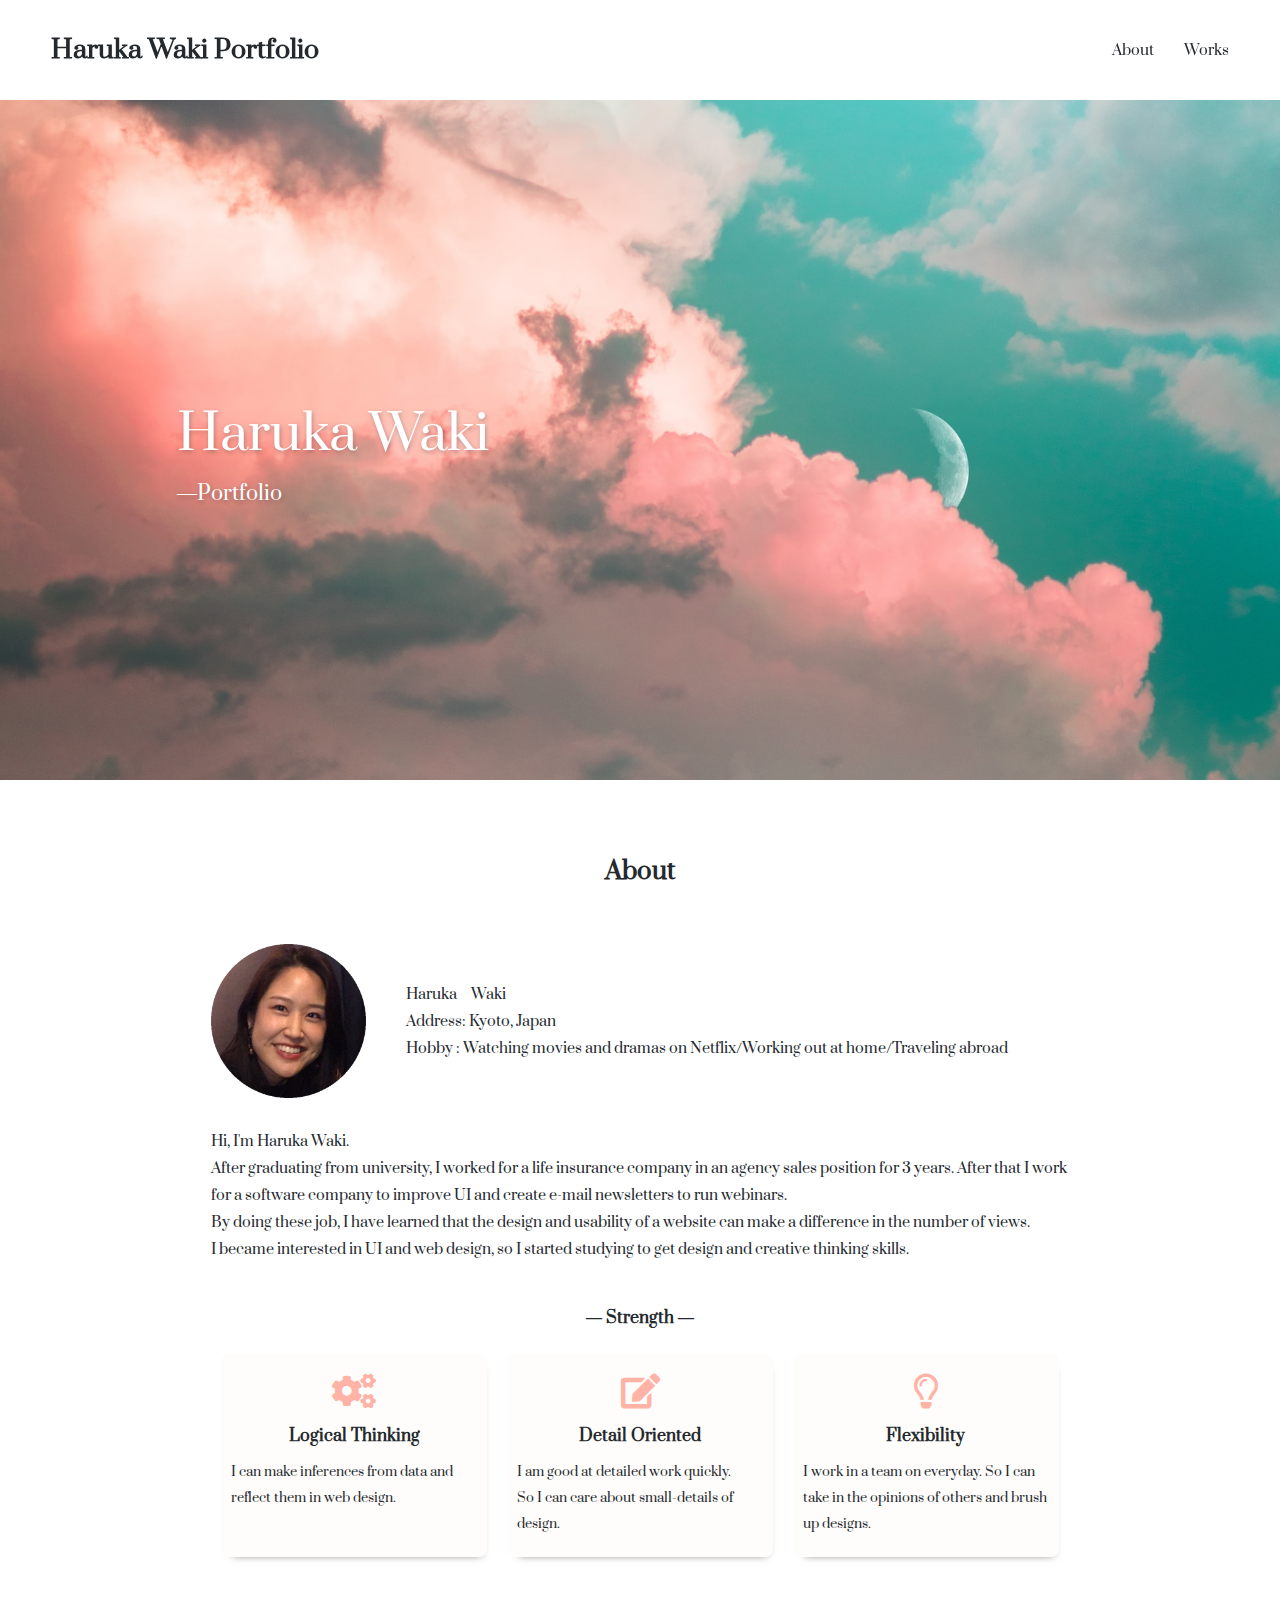
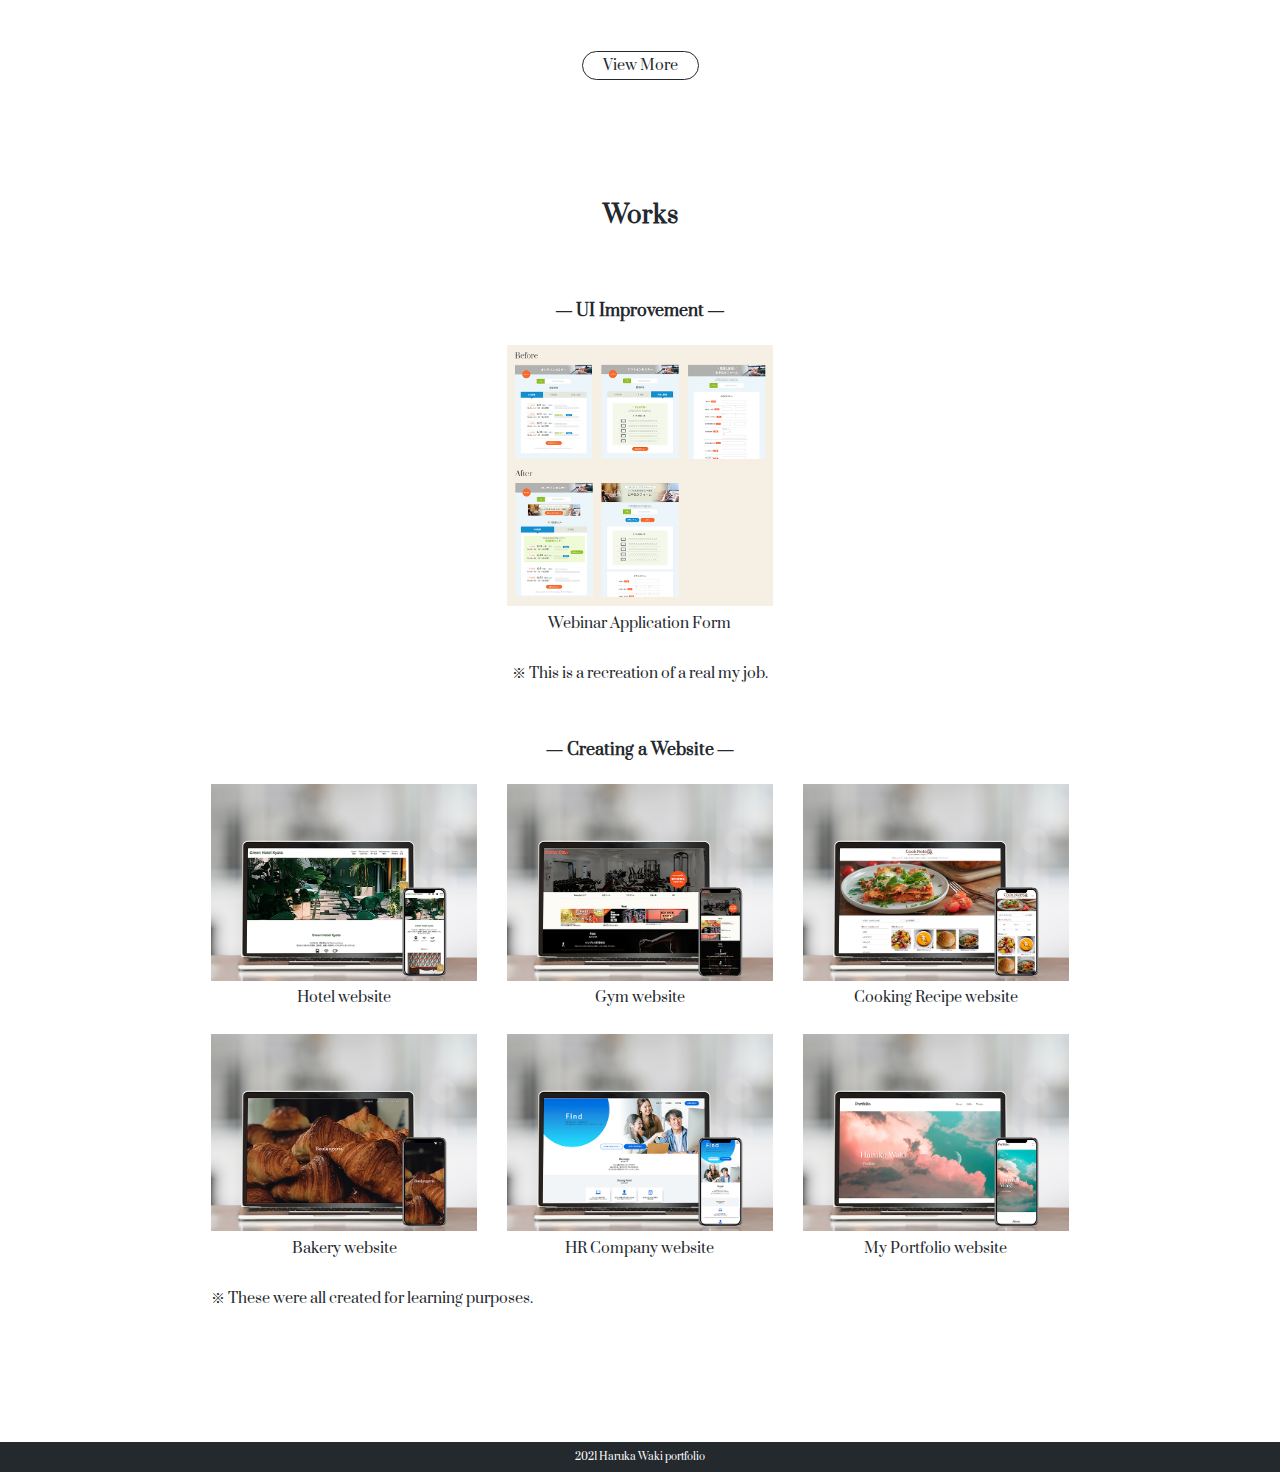
==== index.html @ 8c644d42 "Add files via upload" ====
<!DOCTYPE html>
<html lang="ja" dir="ltr">
  <head>
    <meta charset="utf-8">
    <meta name="viewport" content="width=device-width, initial-scale=1.0, maximum-scale=1.0, minimum-scale=1.0">
    <link rel="stylesheet" href="css/reset.css">
    <link rel="stylesheet" href="css/works.css">
    <link rel="icon" type="image/x-icon" href="portfolio/favicon.png">
    <link href="https://use.fontawesome.com/releases/v5.15.3/css/all.css" rel="stylesheet">
    <link href="https://fonts.googleapis.com/css2?family=Prata&display=swap" rel="stylesheet">
    <title>Haruka Waki Portfolio</title>
  </head>
  <body>
    <header>
      <div class="head">
        <a href="index.html" class="logo"><h1>Haruka Waki Portfolio</h1></a>
        <ul class="nav">
          <li><a href="linkpage/about.html">About</a></li>
          <li><a href="#worksLink">Works</a></li>
        </ul>
      </div>
      <div class="topText">
        <p>Haruka Waki<br><span>―Portfolio</span></p>
      </div>
      <div id="drawerToggle">
        <span></span>
        <span></span>
        <span></span>
      </div>
      <ul class="spNav">
        <li><a href="linkpage/about.html">About</a></li>
        <li><a href="#worksLink">Works</a></li>
      </ul>
      <div class="blackBg"></div>
    </header>
    <main>
      <div class="mainVisual"></div>
      <section>
        <h2>About</h2>
        <div class="profile">
          <img src="portfolio/myphoto.png" alt="プロフィール写真">
          <div class="profList">
            <p>Haruka　Waki</p>
            <p>Address: Kyoto, Japan</p>
            <p>Hobby : Watching movies and dramas on Netflix/Working out at home/Traveling abroad</p>
          </div>
        </div>
        <div class="pofText">
          <p>Hi, I'm Haruka Waki.
          <br>After graduating from university, I worked for a life insurance company in an agency sales position for 3 years. After that I work for a software company to improve UI and create e-mail newsletters to run webinars.
          <br>By doing these job, I have learned that the design and usability of a website can make a difference in the number of views.
          <br>I became interested in UI and web design, so I started studying to get design and creative thinking skills. </p>
        </div>
        <div class="skills">
          <h3>― Strength ―</h3>
          <div class="skillList">
            <div class="skillDetail">
              <div class="skillIcon">
                <i class="fas fa-cogs"></i>
              </div>
              <h4>Logical Thinking</h4>
              <p>I can make inferences from data and reflect them in web design.</p>
            </div>
            <div class="skillDetail">
              <div class="skillIcon">
                <i class="fas fa-edit"></i>
              </div>
              <h4>Detail Oriented</h4>
              <p>I am good at detailed work quickly.<br>So I can care about small-details of design.</p>
            </div>
            <div class="skillDetail">
                <div class="skillIcon">
                  <i class="far fa-lightbulb"></i>
                </div>
              <h4>Flexibility</h4>
              <p>I work in a team on everyday. So I can take in the opinions of others and brush up designs.</p>
            </div>
          </div>
        </div>
        <div class="btn">
          <a href="linkpage/about.html">View More</a>
        </div>
      </section>
      <section id="worksLink">
        <h2>Works</h2>
        <h4 class="worksSubTitle">― UI Improvement ―</h4>
        <ul class="imgUiList">
          <li>
            <a href="linkpage/UIdetail1.html">
              <img src="portfolio/UI1.jpg" alt="UI画像1">
            </a>
            <p class="name">Webinar Application Form</p>
          </li>
        </ul>
        <p class="uiMemo">※ This is a recreation of a real my job.</p>
        <h4 class="worksSubTitle">― Creating a Website ―</h4>
        <ul class="imgList">
          <li>
            <a href="linkpage/detail1.html">
              <img src="portfolio/works1.jpg" alt="画像1">
            </a>
            <p class="name">Hotel website</p>
          </li>
          <li>
            <a href="linkpage/detail2.html">
              <img src="portfolio/works2.jpg" alt="画像2">
            </a>
            <p class="name">Gym website</p>
          </li>
          <li>
            <a href="linkpage/detail3.html">
              <img src="portfolio/works3.jpg" alt="画像3">
            </a>
            <p class="name">Cooking Recipe website</p>
          </li>
          <li>
            <a href="linkpage/detail4.html">
              <img src="portfolio/works4.jpg" alt="画像4">
            </a>
            <p class="name">Bakery website</p>
          </li>
          <li>
            <a href="linkpage/detail5.html">
              <img src="portfolio/works5.jpg" alt="画像5">
            </a>
            <p class="name">HR Company website</p>
          </li>
          <li>
            <a href="linkpage/detail6.html">
              <img src="portfolio/works6.jpg" alt="写真6">
            </a>
            <p class="name">My Portfolio website</p>
          </li>
        </ul>
        <p>※ These were all created for learning purposes.</p>
      </section>
    </main>
    <footer>
      <p>2021 Haruka Waki portfolio</p>
    </footer>
    <script src = "js/jquery-3.5.1.min.js"></script>
    <script src="js/portfolio.js"></script>
  </body>
</html>
---- css/works.css ----
html {
  font-family: 'Prata', serif;
}

a {
  text-decoration: none;
}

li {
  list-style: none;
}

header {
  padding-bottom: 100px;
}

.head {
  height: 100px;
  box-sizing: border-box;
  margin: 0 auto;
  padding: 0 4%;
  width: 100%;
  display: flex;
  justify-content: space-between;
  align-items: center;
  color: #24292e;
  background-color: rgba(255,255,255,0.8);
  position: fixed;
  z-index: 1;
}

.logo {
  font-size: 25px;
  color: #24292e;
  animation: fadeIn 2s ease 0.2s 1 normal;
}

.topText {
  position: absolute;
  top: 40%;
  left: 10%;
  padding: 49px;
  color: #ffffff;
  text-shadow: 1px 2px 4px rgb(36,41,46,0.3);
  animation: fadeIn 2s ease 0.2s 1 normal;
}

@keyframes fadeIn {
0% {
  opacity: 0;
  transform: translate(0, 15px);
}
100% {
  opacity: 1;
}
}

.topText p {
  font-size: 50px;
}

.topText span {
  font-size: 20px;
}

.nav a {
  color: #24292e;
  font-size: 14.4px;
}

.nav a:hover {
  transition: all 0.2s ease;
  color: #FFCBBC;
  /* opacity: 0.8; */
}

.nav li {
  margin-left: 30px;
}

.nav {
  display: flex;
  align-items: center;
  animation: fadeIn 2s ease 0.2s 1 normal;
}

.spNav {
  background-color: rgba(255,255,255,1);
  box-sizing: border-box;
  position: fixed;
  top: 0;
  right: -100%;
  z-index: 2;
  width: 62%;
  height: 100vh;
  padding-top: 100px;
  transition: right 0.7s;
}

.spNav.sideOpen {
  right: 0;
}

.spNav a {
  color: #24292e;
  display: block;
  text-align: center;
  padding-bottom: 30px;
}

.blackBg {
  position: fixed;
  left: 0;
  top: 0;
  width: 100vw;
  height: 100vh;
  z-index: 1;
  background-color: #000000;
  opacity: 0;
  visibility: hidden;
  transition: all .6s;
}


.blackBg.sideOpen {
  opacity: 0.6;
  visibility: visible;
}

.mainVisual {
  background-image: url(../portfolio/mainvisual-pc.jpg);
  width: 100%;
  max-width: 1920px;
  height: calc(100vh - 220px);
  margin-bottom: 80px;
  background-size: cover;
  background-position: center;
  background-repeat: no-repeat;
  background-attachment: fixed;
}

section {
  max-width: 960px;
  box-sizing: border-box;
  padding: 0 4%;
  margin: 0 auto 130px;
  color: #24292e;
}

section ul {
  font-size: 14.4px;
}

section p {
  font-size: 14.4px;
  line-height: 27px;
}

section dl {
  font-size: 14.4px;
}

section h2 {
  font-size: 24px;
  text-align: center;
  margin-bottom: 60px;
}

.worksSubTitle {
  font-size: 17px;
  padding-bottom: 27px;
  text-align: center;
}

.uiMemo {
  text-align: center;
  padding-bottom: 40px;
}

.name {
  text-align: center;
}

.profile {
  margin-bottom: 30px;
  display: flex;
  align-items: center;
}

.profile img {
  width: 18%;
  padding-right: 40px;
}

.profText p {
  padding-bottom: 20px;
}

h3 {
  text-align: center;
  padding: 47px 0 27px;
}

.skillList {
  display: flex;
  box-sizing: border-box;
}

.skillIcon {
  text-align: center;
  padding-top: 20px;
}

.skillDetail {
  background-color: rgba(255, 239, 213, 0.1);
  box-shadow: 3px 7px 8px -9px rgba(0,0,0,0.6);
  border-radius: 8px;
  padding: 0 10px 20px;
  margin: 0 10px;
  flex: 1;
}

.skillDetail h4 {
  text-align: center;
  padding: 20px 0 15px;
}

.skillDetail p {
  font-size: 13px;
  line-height: 2;
}

i {
  color: #FFB3A6;
  font-size: 35px;
}


.btn {
  text-align: center;
  margin-top: 100px;
}

.btn a {
  color: #24292e;
  border: solid 1px;
  border-radius: 50px;
  padding: 4px 20px;
  font-size: 14.4px;
}

.btn a:hover {
  transition: all 2s ease;
  background-image: url(../portfolio/btn.jpg);
  background-size: cover;
  opacity: 0.8;

  background-repeat: no-repeat;
  background-position: bottom;
}

.worksSubTitle {
  padding: 15px 0 26px;
  font-size: 16px;
}

.imgList {
  display: flex;
  flex-wrap: wrap;
  justify-content: space-between;
}

.imgList li {
  width: 31%;
  margin-bottom: 23px;
  position: relative;
}

.imgList img {
  width: 100%;
}

.imgUiList {
  display: flex;
  flex-wrap: wrap;
  justify-content: center;
}

.imgUiList li {
  width: 31%;
  margin-bottom: 23px;
  position: relative;
}

.imgUiList img {
  width: 100%;
}

.imgList img:hover {
  opacity: 0.5;
  transition:	all 0.5s ease;
}

.imgUiList img:hover {
  opacity: 0.5;
  transition:	all 0.5s ease;
}

.topBtn {
  color: #24292e;
}

.topBtn:hover {
  opacity: 0.8;
}

footer {
  background-color: #24292e;
  padding: 10px 20px;
  font-size: 10px;
  color: #ffffff;
  text-align: center;
}

/* ここからAboutページのCSS */
.aboutBack {
  background-image: url(../portfolio/textback.jpg);
  width: 100%;
  max-width: 1920px;
  height: 200px;
  margin-bottom: 80px;
  background-size: cover;
  background-position-y: -389px;
  background-repeat: no-repeat;
  background-attachment: fixed;
  position: relative;
}

.subPageTitle {
  color: #ffffff;
  font-size: 48px;
  text-align: center;
  position: absolute;
  top: 180px;
  left: 0;
  right: 0;
  margin: auto;
  text-shadow: 1px 2px 4px rgb(36,41,46,0.3);
}

.carreer {
  display: flex;
  flex-wrap: wrap;
}

.carreer dt {
  width: 15%;
  position: relative;
  opacity: 0;
  transition: all 2s ease;
}

.carreer dt::before {
  content: "";
  width: 15px;
  height: 15px;
  display: block;
  background-color: #FFB3A6;
  border-radius: 50px;
  position: absolute;
  top: 0;
  left: 94%;
}

.carreer dd {
  width: 84%;
  padding: 0 0 35px 48px;
  margin-top: 15px;
  border-left: solid 1px rgba(36,41,46,0.5);
  box-sizing: border-box;
  opacity: 0;
  transition: all 2s ease;
}

.carreer p {
  line-height: 19px;
  padding-top: 10px;
  font-size: 13px;
}

/* ここからWorksページのcss */

.detailBack {
  background-image: url(../portfolio/textback.jpg);
  width: 100%;
  max-width: 1920px;
  height: 200px;
  margin-bottom: 80px;
  background-size: cover;
  background-position-y: -217px;
  background-repeat: no-repeat;
  background-attachment: fixed;
  position: relative;
}

.worksImg {
  margin: auto;
}

.worksImg Img {
  width: 100%;
}

.detail {
  margin: 35px auto;
  display: flex;
  justify-content: space-between;
  flex-wrap: wrap;
}

.detail dt {
  width: 25%;
}

.detail dd {
  width: 70%;
  padding-bottom: 20px;
}

.detail a {
  color: #24292e;
}

.detail span {
  margin-right: 5px;
}

.detail2 {
  margin: 70px auto 0;
  display: flex;
  justify-content: space-between;
  flex-wrap: wrap;
}

.detail2 dt {
  width: 25%;
}

.detail2 dd {
  width: 70%;
  padding-bottom: 20px;
}

.probrem {
  display: flex;
  flex-wrap: wrap;
}

.probrem li:nth-child(odd) {
  width: 5%;
}

.probrem li:nth-child(even) {
  width: 95%;
}

.white::before {
  content: "";
  display: inline-block;
  width: 15px;
  height: 15px;
  border: solid 1px rgba(36,41,46,0.7);
  background-color: #ffffff;
}

.green::before {
  content: "";
  display: inline-block;
  width: 15px;
  height: 15px;
  border: solid 1px #194923;
  background-color: #194923;
}

.mustard::before {
  content: "";
  display: inline-block;
  width: 15px;
  height: 15px;
  border: solid 1px #ca9e45;
  background-color: #ca9e45;
}

.black {
  content: "";
  display: inline-block;
  width: 15px;
  height: 15px;
  border: solid 1px #000000;
  background-color: #000000;
}

.orange {
  content: "";
  display: inline-block;
  width: 15px;
  height: 15px;
  border: solid 1px #f74e19;
  background-color: #f74e19;
}

.brown {
  content: "";
  display: inline-block;
  width: 15px;
  height: 15px;
  border: solid 1px #664433;
  background-color: #664433;
}

.yellow {
  content: "";
  display: inline-block;
  width: 15px;
  height: 15px;
  border: solid 1px #ffc107;
  background-color: #ffc107;
}

.pink {
  content: "";
  display: inline-block;
  width: 15px;
  height: 15px;
  border: solid 1px #E8CDCD;
  background-color: #E8CDCD;
}

.blue {
  content: "";
  display: inline-block;
  width: 15px;
  height: 15px;
  border: solid 1px #006be0;
  background-color: #006be0;
}

.gray {
  content: "";
  display: inline-block;
  width: 15px;
  height: 15px;
  border: solid 1px #f2f5f7;
  background-color: #f2f5f7;
}

.skyblue {
  content: "";
  display: inline-block;
  width: 15px;
  height: 15px;
  border: solid 1px #71B3C3;
  background-color: #71B3C3;
}

.pageImg {
  margin: auto;
}

.pageImg Img {
  width: 100%;
}



/* ここからタブレット画面の場合 */
@media screen and (max-width:768px), screen and (max-device-width: 1024px) {

  .mainVisual {
    background-attachment: scroll;
  }

  .aboutBack {
    background-attachment: scroll;
    background-position: bottom;
  }

  .detailBack {
    background-attachment: scroll;
    background-position: center;
  }


}

/* ここからスマホ画面 */
@media screen and (max-width:600px) {

 h1 {
    font-size: 17px;
  }

  header {
    padding-bottom: 80px;
  }

  .head {
    height: 80px;
  }

  .topText {
    font-size: 45px;
    top: 35%;
    left: -4%;
  }

  .nav {
    display: none;
  }

  section ul {
    font-size: 13px;
  }

  section p {
    font-size: 13px;
    line-height: 24px;
  }

  section dl {
    font-size: 13px;
  }

 .profile img {
    width: 33%;
    padding-right: 10px;
  }

  .imgList li {
    width: 100%;
  }

.imgUiList li {
    width: 100%;
  }

.uiMemo {
    text-align: left;
  }

 h3 {
    font-size: 14px;
  }

  .skillList {
    flex-direction: column;
  }

  #drawerToggle {
    z-index: 3;
    position: fixed;
    top: 3.2%;
    right: 4%;
    animation: fadeIn 2s ease 0.2s 1 normal;
  }

  #drawerToggle span {
    width: 24px;
    height: 1px;
    display: block;
    background-color: #24292e;
    margin-bottom: 9px;
    transition: all 0.3s ease;
  }

  #drawerToggle.open {
    margin-left: 46px;
  }

  #drawerToggle.open span {
   top: 9px;
   right: 1px;
   position: absolute;
  }

  #drawerToggle.open span:first-child {
    transform: rotate(45deg);
  }

  #drawerToggle.open span:nth-child(2) {
    display: none;
  }

  #drawerToggle.open span:last-child {
    transform: rotate(-45deg);
  }

/* Aboutページのスマホ画面 */

  .subPageTitle {
    top: 138px;
  }

  .aboutBack {
    height: 150px;
  }

  .carreer {
    flex-direction: column;
  }
　
　.carreer p {
    font-size: 12px;
  }

  .carreer dt {
    width: 100%;
    padding: 0 0 0 17px;
  }

  .carreer dt::before {
    top: 0px;
    left: -7px;
  }

  .carreer dd {
    width: 100%;
    padding: 12px 0 35px 48px;
    margin-top: 2px;
  }

  .detailBack {
    height: 150px;
  }

/* worksページのスマホ画面 */
  .worksImg {
    width: 100%;
  }

  .detail {
    width: 100%;
  }

  .pageImg {
    width: 100%;
  }

}
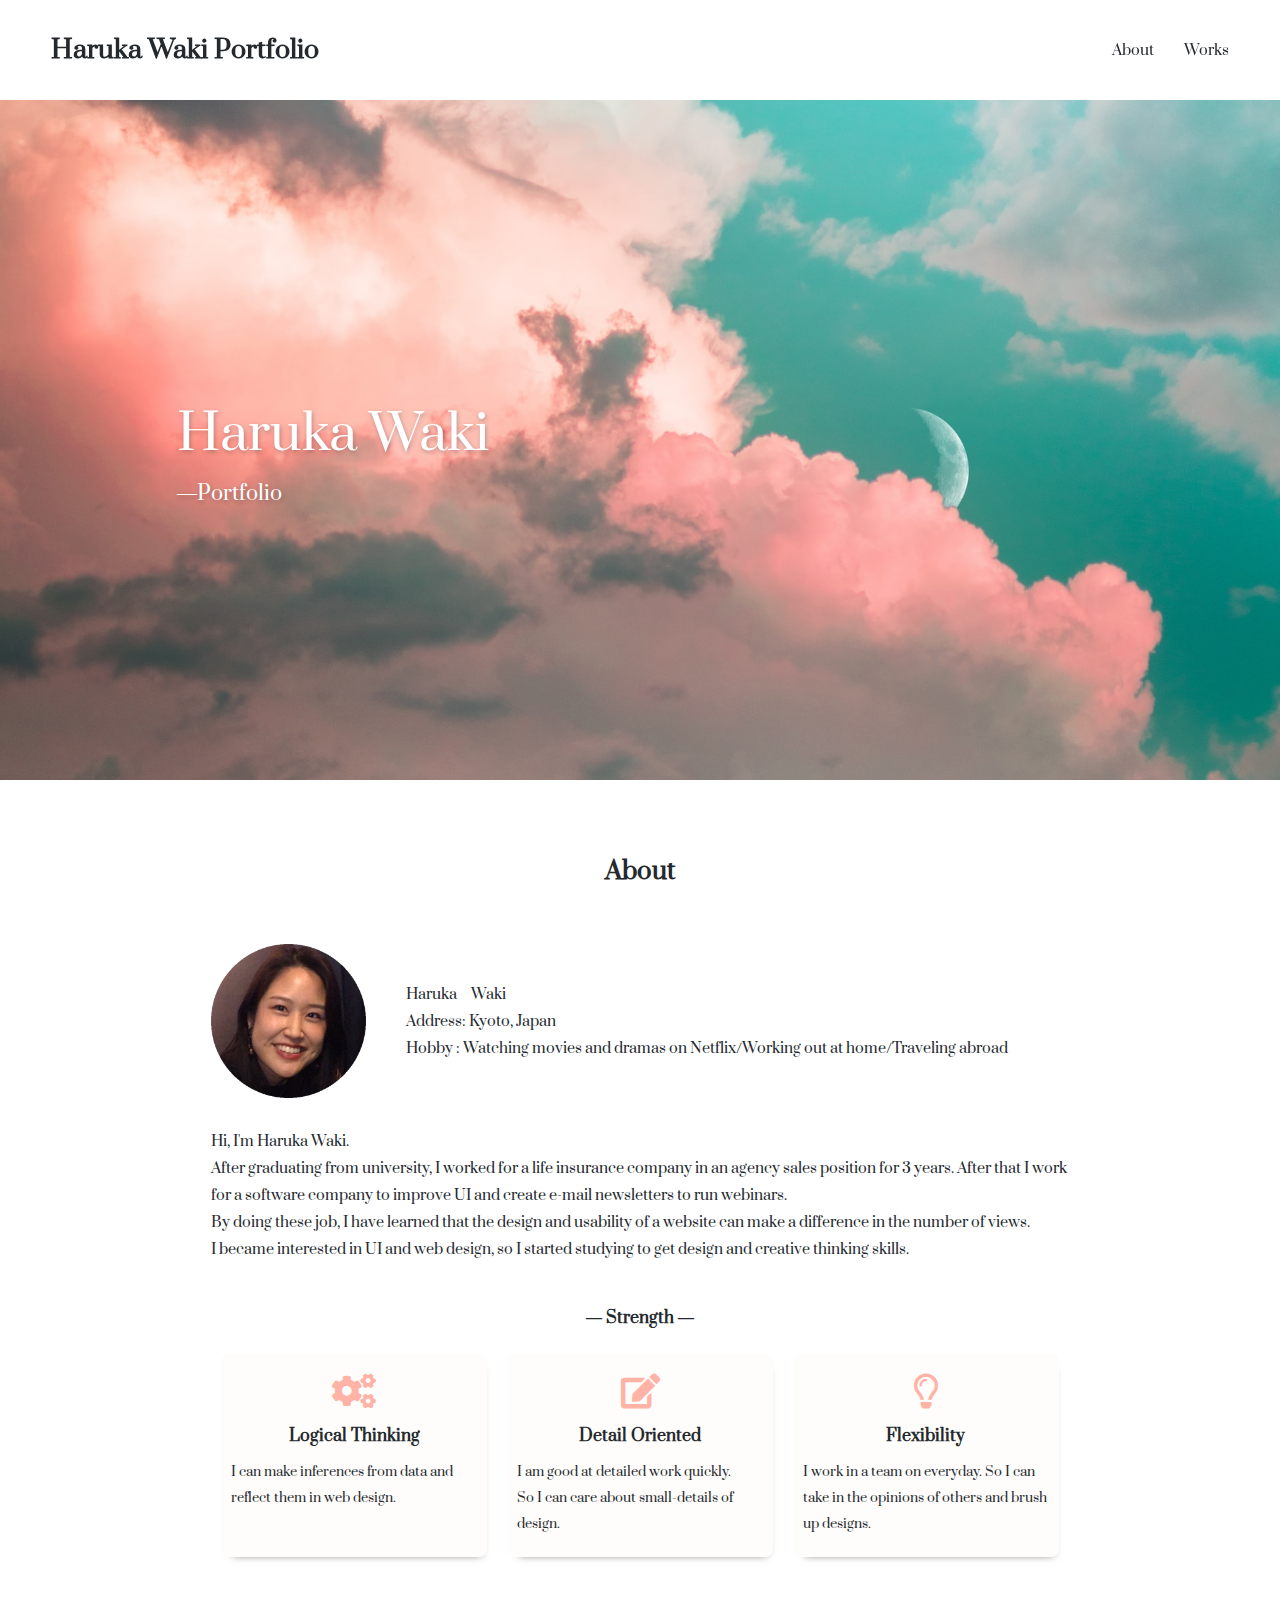
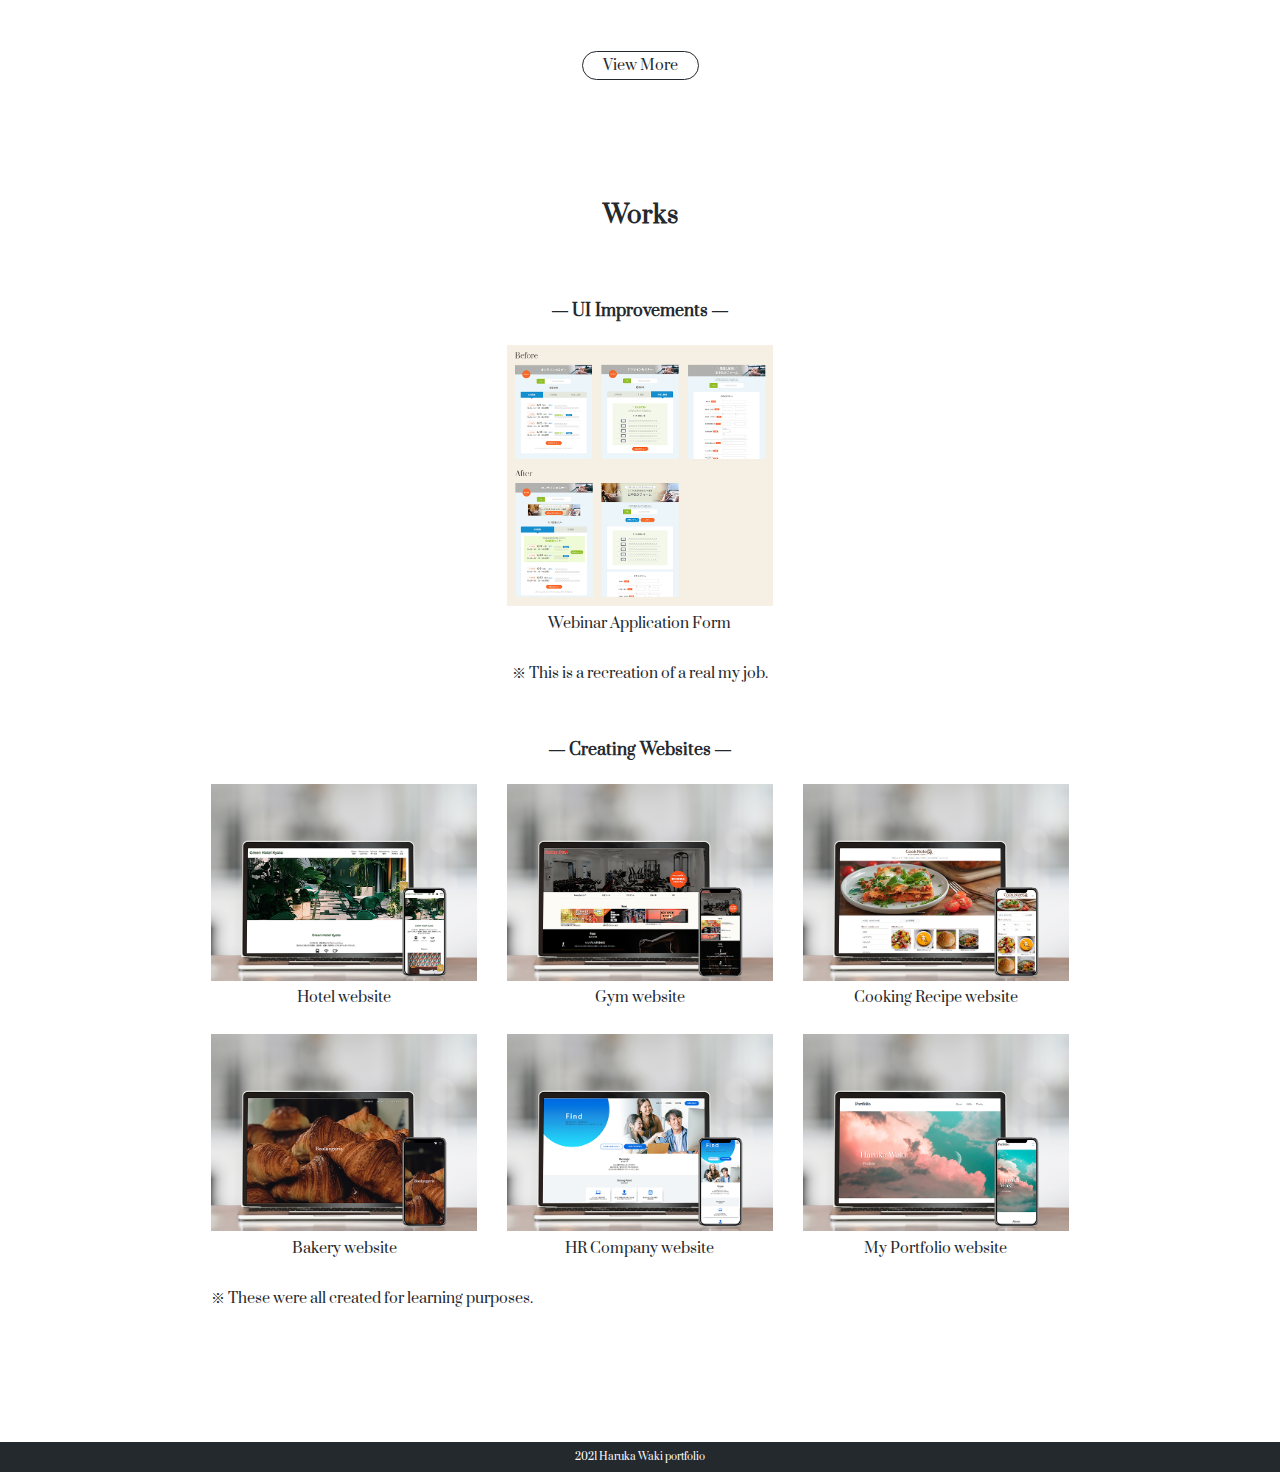
==== commit cbe666be: "Update index.html" ====
--- a/index.html
+++ b/index.html
@@ -83,7 +83,7 @@
       </section>
       <section id="worksLink">
         <h2>Works</h2>
-        <h4 class="worksSubTitle">― UI Improvement ―</h4>
+        <h4 class="worksSubTitle">― UI Improvements ―</h4>
         <ul class="imgUiList">
           <li>
             <a href="linkpage/UIdetail1.html">
@@ -93,7 +93,7 @@
           </li>
         </ul>
         <p class="uiMemo">※ This is a recreation of a real my job.</p>
-        <h4 class="worksSubTitle">― Creating a Website ―</h4>
+        <h4 class="worksSubTitle">― Creating Websites ―</h4>
         <ul class="imgList">
           <li>
             <a href="linkpage/detail1.html">
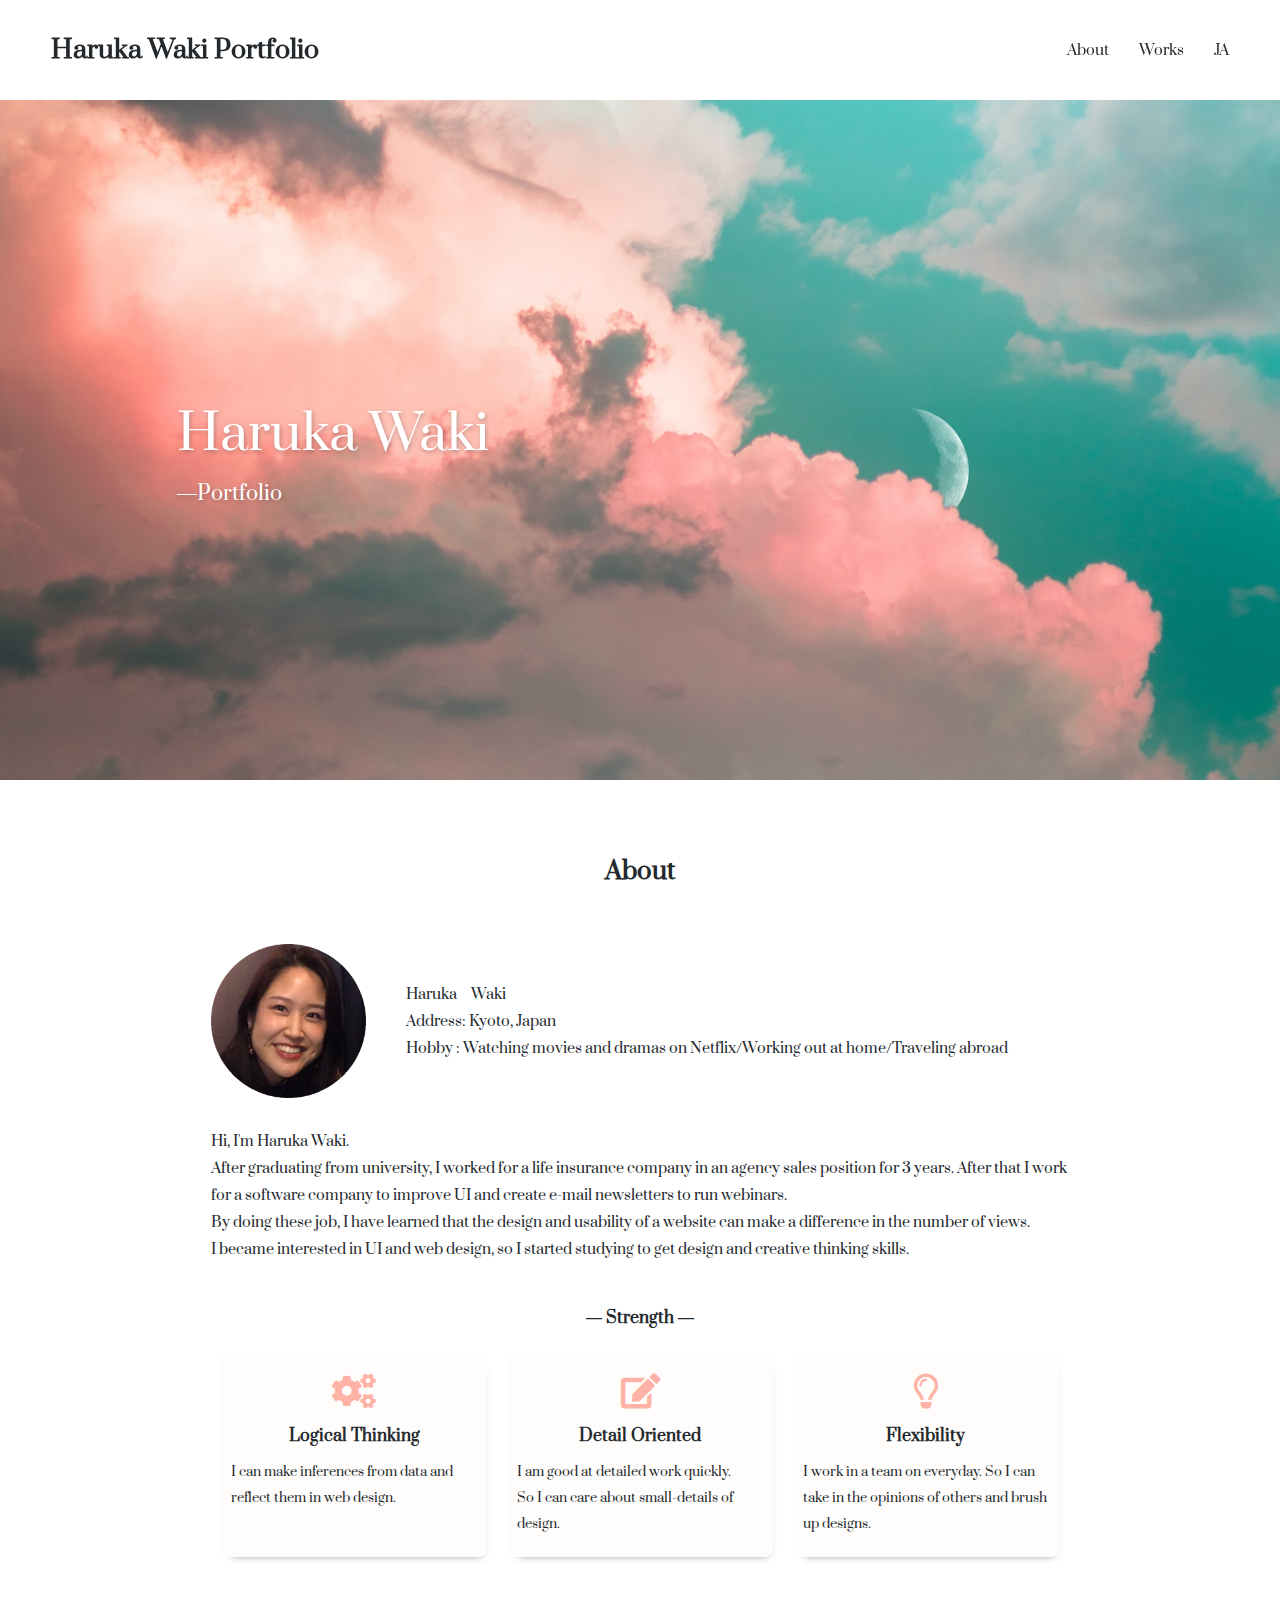
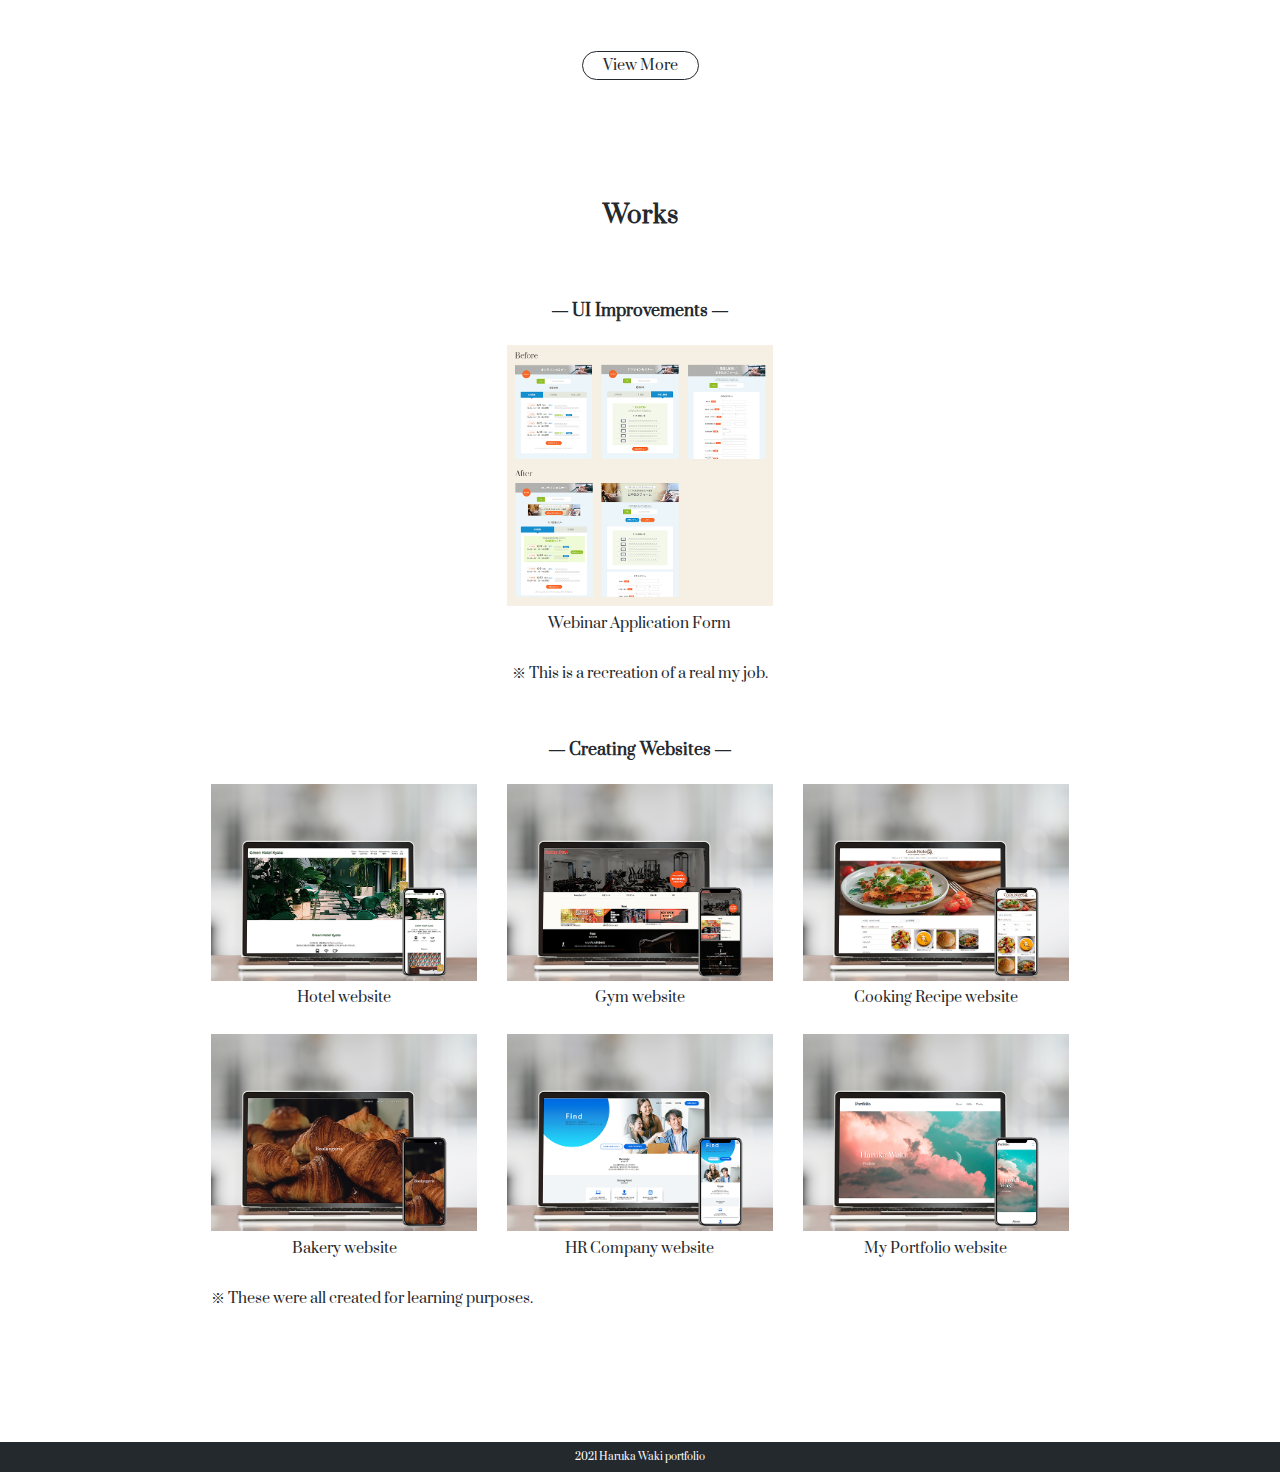
==== commit d7c4342e: "Update index.html" ====
--- a/index.html
+++ b/index.html
@@ -17,6 +17,7 @@
         <ul class="nav">
           <li><a href="linkpage/about.html">About</a></li>
           <li><a href="#worksLink">Works</a></li>
+          <li><a href="https://waki-h.github.io/myportfolio/index.html">JA</a></li>
         </ul>
       </div>
       <div class="topText">
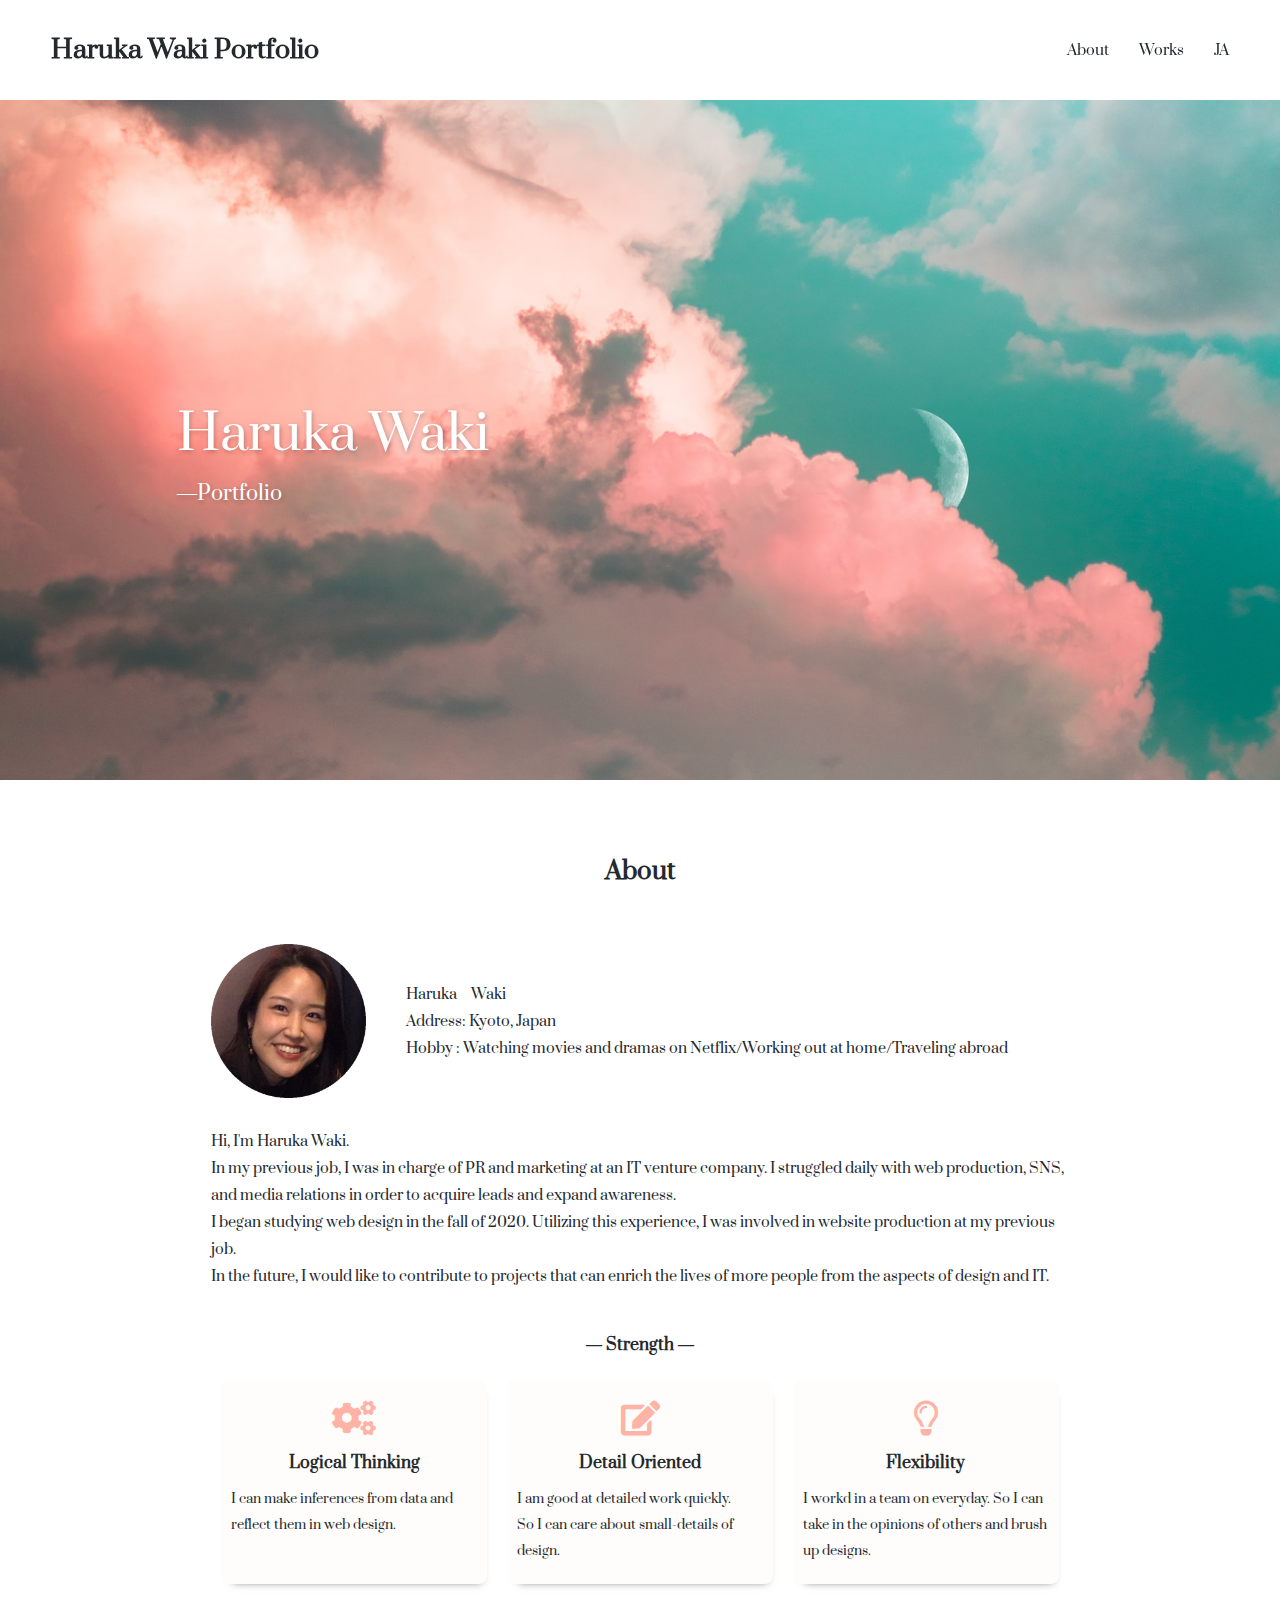
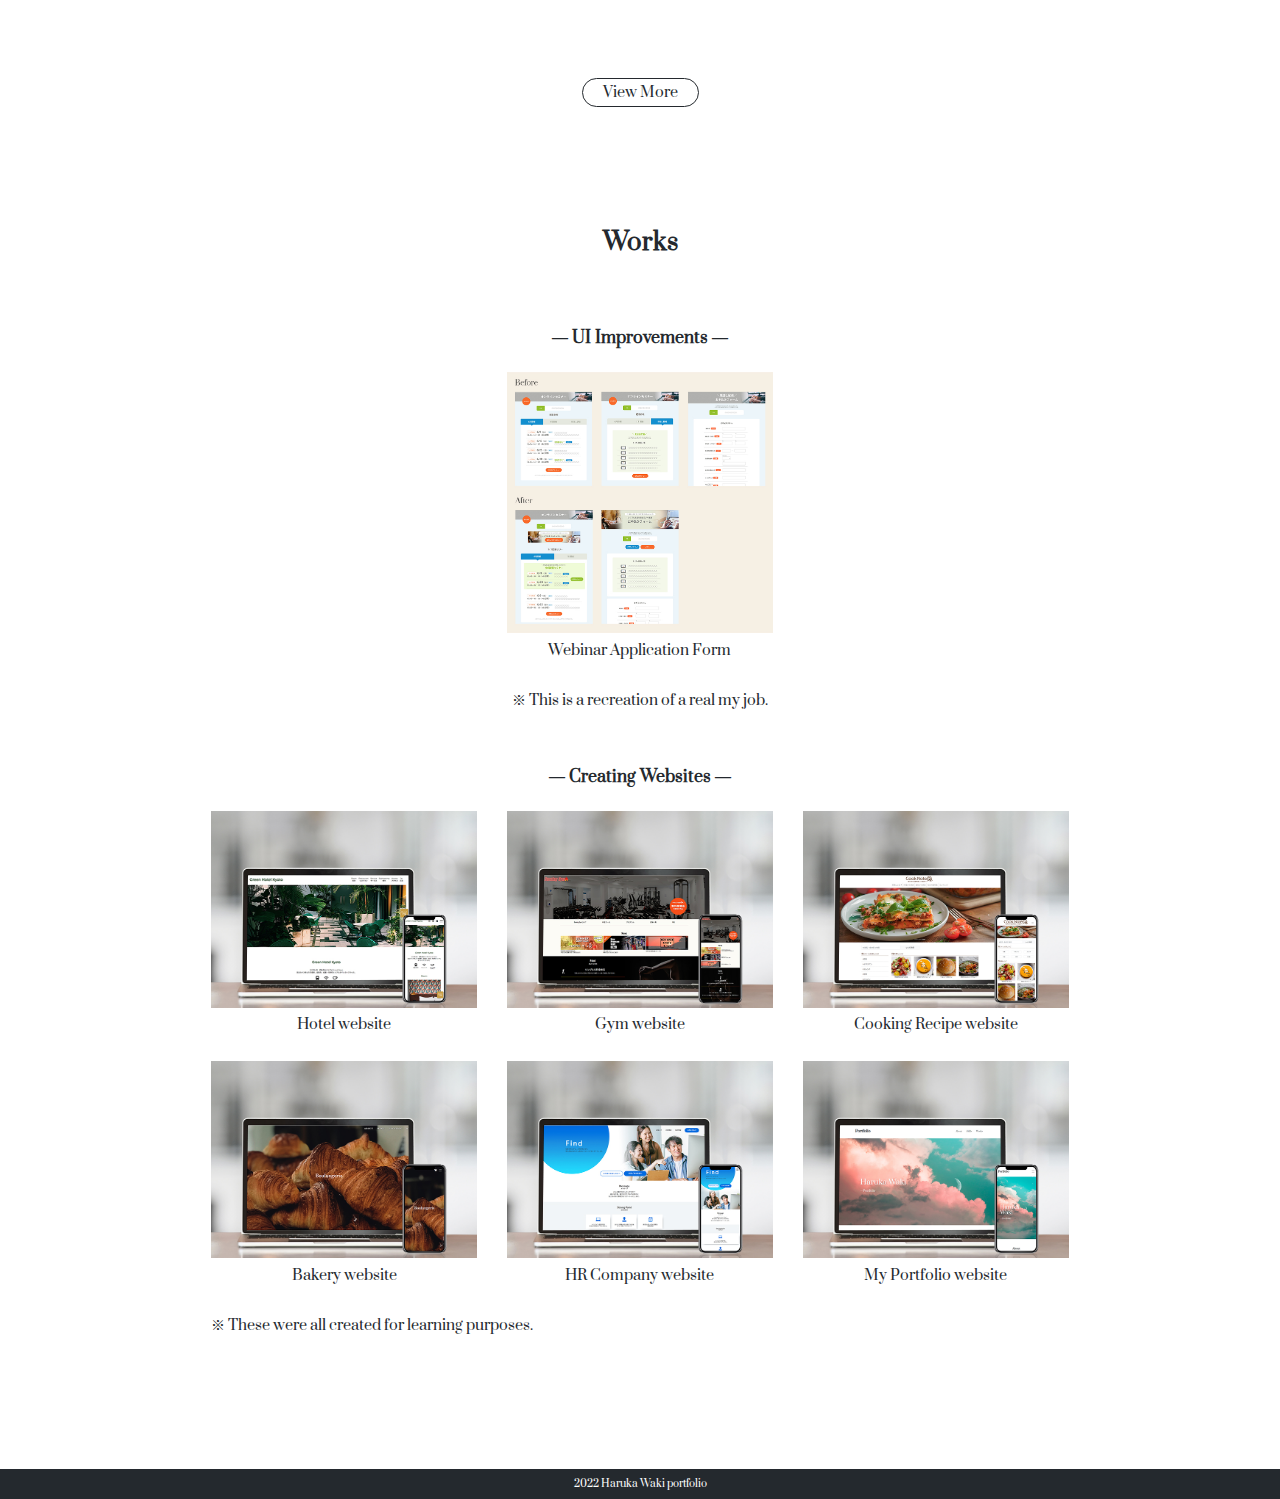
==== commit b46ab0f6: "Update index.html" ====
--- a/index.html
+++ b/index.html
@@ -31,6 +31,7 @@
       <ul class="spNav">
         <li><a href="linkpage/about.html">About</a></li>
         <li><a href="#worksLink">Works</a></li>
+        <li><a href="https://waki-h.github.io/myportfolio/index.html">JA</a></li>
       </ul>
       <div class="blackBg"></div>
     </header>
@@ -48,9 +49,9 @@
         </div>
         <div class="pofText">
           <p>Hi, I'm Haruka Waki.
-          <br>After graduating from university, I worked for a life insurance company in an agency sales position for 3 years. After that I work for a software company to improve UI and create e-mail newsletters to run webinars.
-          <br>By doing these job, I have learned that the design and usability of a website can make a difference in the number of views.
-          <br>I became interested in UI and web design, so I started studying to get design and creative thinking skills. </p>
+          <br>In my previous job, I was in charge of PR and marketing at an IT venture company. I struggled daily with web production, SNS, and media relations in order to acquire leads and expand awareness.
+          <br>I began studying web design in the fall of 2020. Utilizing this experience, I was involved in website production at my previous job.
+          <br>In the future, I would like to contribute to projects that can enrich the lives of more people from the aspects of design and IT. </p>
         </div>
         <div class="skills">
           <h3>― Strength ―</h3>
@@ -74,7 +75,7 @@
                   <i class="far fa-lightbulb"></i>
                 </div>
               <h4>Flexibility</h4>
-              <p>I work in a team on everyday. So I can take in the opinions of others and brush up designs.</p>
+              <p>I workd in a team on everyday. So I can take in the opinions of others and brush up designs.</p>
             </div>
           </div>
         </div>
@@ -137,7 +138,7 @@
       </section>
     </main>
     <footer>
-      <p>2021 Haruka Waki portfolio</p>
+      <p>2022 Haruka Waki portfolio</p>
     </footer>
     <script src = "js/jquery-3.5.1.min.js"></script>
     <script src="js/portfolio.js"></script>
